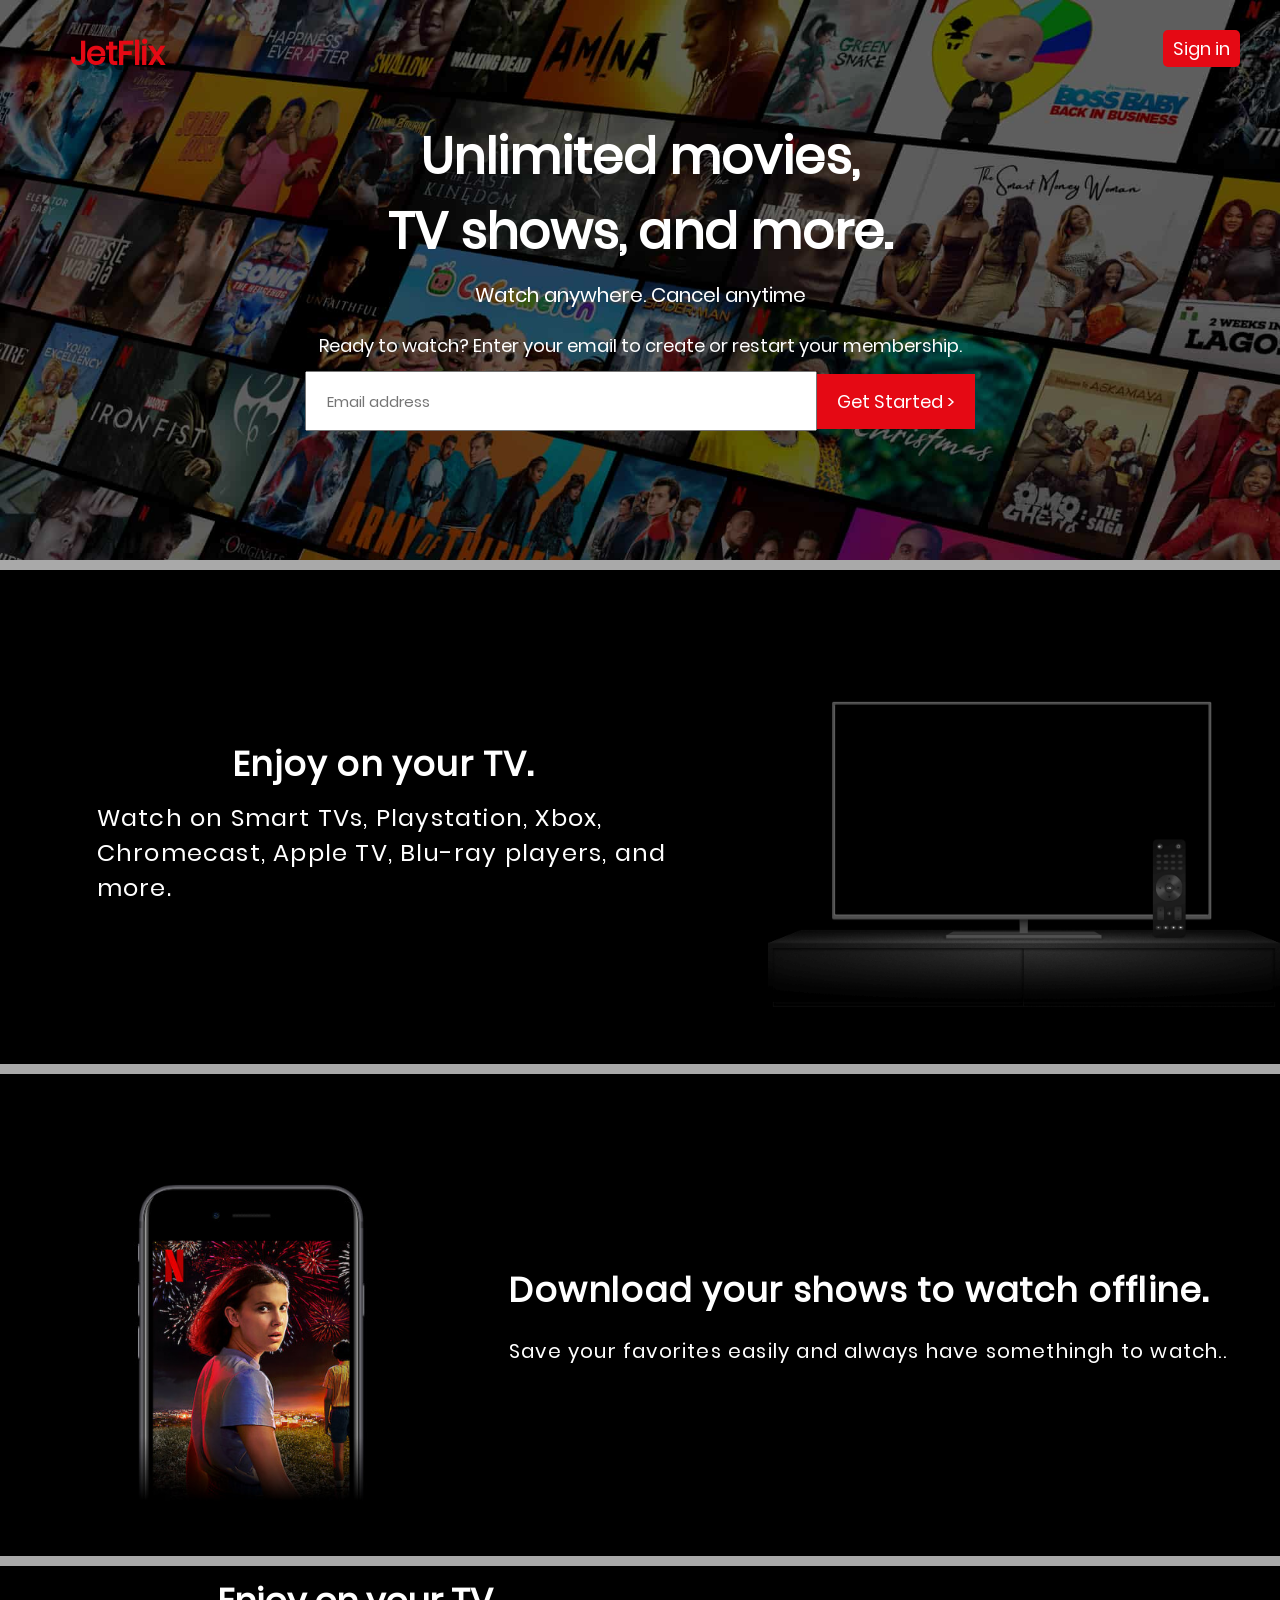
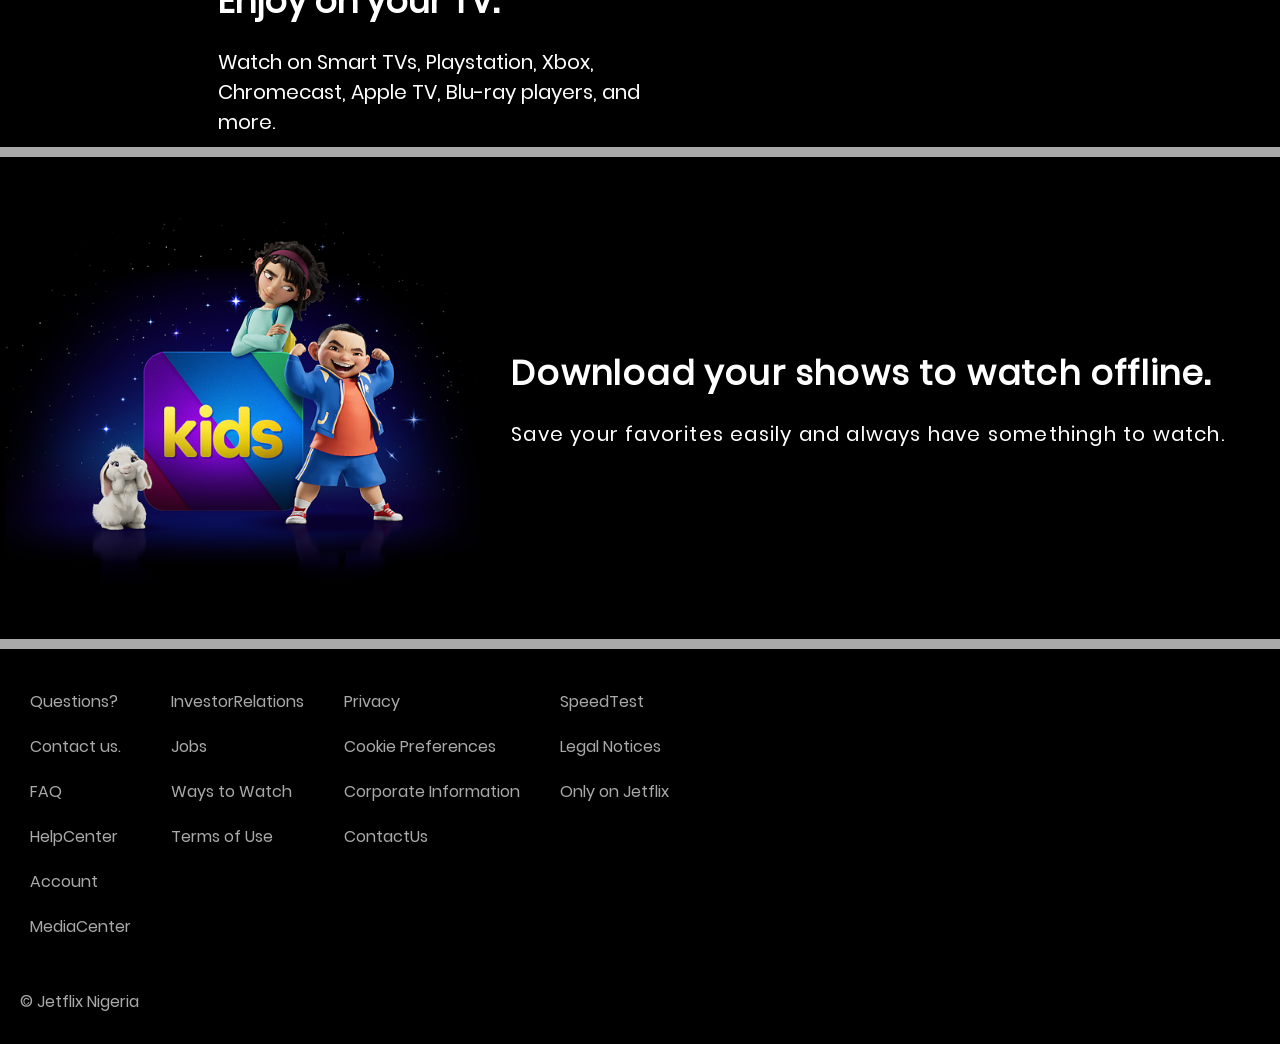
==== index.html @ 15457d3b "changed file names" ====
<!DOCTYPE html>
<html lang="en">
<head>
  <meta charset="utf-8">
  <meta name="viewport" content="width=device-width, initial-scale=1">
  
	<title>Jetflix</title>
	<link rel="icon" href="img/net-flix.ico">
	<link rel="stylesheet" type="text/css" href="stylej.css">
</head>

<header class="header">

	<h1 class="logo zed-index " style="text-shadow: 5px 5px rgba(0,0,0,0.5);color:#e50914;padding-top:30px">JetFlix</h1>

	<a href="https://netflix.com/login" class="sign-up-btn text-sm pd-sm
	bg-red zed-index">Sign in</a>

	<div class="flex header-inner flex-column  zed-index">
		<h1 class="text-xl">Unlimited movies, <br>TV shows, and more.</h1>
		<p class="text-md">Watch anywhere. Cancel anytime</p>
		<p class="text-sm py-md">Ready to watch? Enter your email to create or restart your membership.</p>

		<div class="full-width">
		<input type="text" placeholder="Email address" name="" class="input" >
		<button class="email-button text-sm">Get Started ></button>
	 </div>

	</div>
</header>

<body>

<!--  <section class="box box-a bg-black flex">
	
 	<div class=" flex-row flex-start ">
 		
 		<h1 class="text-lg py-sm">Enjoy on your TV.</h1>
 		<p class="text-md ">Watch on Smart TVs, Playstation, Xbox, Chromecast, Apple TV, Blu-ray players, and more.</p>
		
 	</div>

 	<div>
 	<img src="img/tv.png" class="tv-image">
 	</div>
</div>

 </section>

 -->


 <section class="box box-a bg-black flex">

	<div class="inner-container flex px-md2 justify-space">

		<div class="flex flex-column ">
			<h1 class="text-lg ">Enjoy on your TV.</h1>
	 		<p class="cast">Watch on Smart TVs, Playstation, Xbox, Chromecast, Apple TV, Blu-ray players, and more.</p>
		
		</div>

		<img src="img/tv.png" class="section-image">
		
	</div>
 </section>

  <section class="box box-a bg-black flex">

	<div class="inner-container flex flex-row-reverse px-md1 justify-space">

		<div class="flex flex-column flex-start">
			<h1 class="text-lg ">Download your shows to watch offline.</h1>
	 		<p class="text-md ">Save your favorites easily and always have somethingh to watch..</p>
		
		</div>

		<img src="img/mobile-device.jpg" class="section-image">
		
	</div>
 </section>


<!--  <section class="box box-b bg-black flex">
	<div class="inner-container flex flex-row-reverse px-md1 justify-space">

		<div class="text-box flex-column  flex-start">
			<h1 class="text-lg ">Download your shows to watch offline.</h1>

	 		<p class="text-md ">Save your favorites easily and always have somethingh to watch.</p>
		
		</div>

		<img src="img/mobile-device.jpg" class="section-image">
		
	</div>
 </section> -->

<section class="box bg-black">
	<div class="inner-container flex px-sm justify-space">

		<div class="text-box flex flex-column  flex-start">
			<h1 class="text-lg ">Enjoy on your TV.</h1>
	 		<p class="text-md p-width">Watch on Smart TVs, Playstation, Xbox, Chromecast, Apple TV, Blu-ray players, and more.</p>
		
		</div>

	</div>
</section>

 <section class="box box-b bg-black flex">
	<div class="inner-container flex flex-row-reverse px-md1 justify-space">

		<div class="text-box flex flex-column  flex-start">
			<h1 class="text-lg">Download your shows to watch offline.</h1>

	 		<p class="text-md">Save your favorites easily and always have somethingh to watch.</p>
		
		</div>

		<img src="img/kids-series.png" class="section-image">
		
	</div>
 </section>
   

     

 <footer class="foot bg-black ">

 	<div class="footer-container">
 	<ul class="ul-list">
 		<li><a href="#">Questions? </a></li>
 		<li><a href="">Contact us.</a></li>
 		<li><a href="">FAQ </a></li>
 		<li><a href="">HelpCenter </a></li>
 		<li><a href="">Account </a></li>
 		<li><a href="">MediaCenter </a></li>
 	</ul>

 	<ul class="ul-list">
 		<li class="list-item"><a href="">InvestorRelations</a></li>
 		<li><a href="">Jobs </a></li>
 		<li><a href="">Ways to Watch </a></li>
 		<li><a href=""> Terms of Use </a></li>
 	</ul>

 	<ul class="ul-list">
 		<li><a href="">Privacy</a></li>
 		<li><a href="">Cookie Preferences</a></li>
 		<li><a href="">Corporate Information</a></li>
 		<li><a href=""> ContactUs </a></li>
 	</ul>

 	<ul class="ul-list">
 		<li><a href="">SpeedTest </a></li>
 		<li><a href="">Legal Notices </a></li>
 		<li><a href="">Only on Jetflix</a></li>
 		
 	</ul>
 	</div>

 	<div class="footer-a">
 	<a href="" >&copy; Jetflix Nigeria</a>
	</div>

 </footer>

</body>

</html>
---- stylej.css ----
/*@import url('https://fonts.googleapis.com/css2?family=Poppins:wght@400;600;700&display=swap');
*/
@font-face{
	font-family: Poppins ;
	src:url("./poppins.regular.ttf");
}

*{
	margin:0;
	padding: 0;
	font-family: Poppins,sans-serif;
	box-sizing: border-box;
}


:root{
	--black-color: black;
	--red-color:#e50914;
	--dark-ash:darkgrey;
	--gray-color:grey;
	--white-color:#fff;
}


body{
	background-color: var(--dark-ash)
}

a{
	text-decoration: none;
}

li{
	list-style: none;
}

p{
	text-align: left;
}

.header{
	width:100%;
	background: url(img/header-logo.jpg) ;
	background-size: cover;
	background-repeat: no-repeat;
	height: 560px;

}

.header::after{
	content: "";
	position: absolute;
	background-color: rgba(1,0,1,.5);
	z-index: 1;
	top: 0;
	left:0; 
	width:100%;
	height: 560px;

}

.logo{
	position: absolute;
	width:150px;
	height: 100px;
	top:0px;
	left:70px;


}
.input{
	width:40%;
	height:60px;
	font-size:15px;
	padding-left:20px;
}

.input:focus{
	outline: none;
}

.email-button{
	background-color: var(--red-color);
	padding: 14px 20px;
	font-weight: lighter;

	font-size: 2em;
	border: none;
	text-align: center;
	
}

.email-button:hover{
	opacity: .9;
}


.full-width{
	display: flex;
	justify-content: center;
	align-items: center;
	width: 100%;
	height: 100%;
	
}

.header-inner{
	position: relative;
	top:120px;
}

.cast{
	padding-left:20px;
	color: var(--white-color);
	font-size: 24px;
	width: 80%;
}


/* Buttons */

.sign-up-btn{
	border-radius: 5px;
	position: absolute;
	top:30px;
	right:40px;
	
}

.zed-index{
	z-index: 2;
}

/* Sections */

.box{
	margin: 10px 0;
}

.section-image{
	max-width:40%;
}

/*.justify-space{
	justify-content: space-around;
}
*/

/* Display Flex */

.flex{
	display: flex;
	justify-content: center;
	align-items: center;

	
}

.flex-column{
	flex-direction: column;

}

.flex-row-reverse{
	flex-direction: row-reverse;
	/*padding-left:20px;*/
	
}

.flex-wrap{
	flex-wrap: wrap;
}

.flex-start{
	align-items: flex-start;
}

.flex-inner-a{
	width: 80%;
	margin:50px;
}




/* colors */

.bg-red{
	background-color: var(--red-color)
}

.bg-black{
	background-color: black;
}
.text-grey{
	color:var(--gray-color);
}

.text-red{
	color:red;
}



/* Font sizes */

.text-xl{
	font-size: 50px;
	color:var(--white-color);
	text-align: center;
}

.text-lg{
	font-size: 34px;
	color:var(--white-color);
	text-align: left;
	padding:10px;
}

.text-md{
	font-size: 20px;
	color:var(--white-color);
	padding:10px;
	
}

.text-sm{
	font-size: 18px;
	color:var(--white-color);
	text-align: center;
	 
}



/* Padding */

.py-md{
	padding:12px 0;
}

.py-sm{
	padding:6px 0;
}

.px-md1{
	padding:55px 40px 55px 0;
	letter-spacing: 1.2px;
	
}

.px-md2{
	padding:55px 0 55px 0;
	letter-spacing: 1.2px;
}

.px-sm{
	padding-left: 20px;
}

.pd-sm{
	padding:5px 10px;
}

.p-width{
	max-width:55%;
}






/* Footer */

.footer-container{
	display: flex;
	flex-direction: row;
	justify-content: flex-start;
	flex-wrap: wrap;
	padding:10px 0 40px;


}

.ul-list{
	padding:10px 10px 10px 0 ;
	padding-left: 30px;
}

.ul-list li{
	padding-top: 20px;
}

.ul-list li a{
	color:var(--dark-ash);
}


.footer-a{
	padding: 0 20px 30px 0;
	padding-left: 20px;	
}

.footer-a a{
	color:var(--dark-ash);
}


@media (max-width: 850px){
	.flex-row-reverse{
		flex-direction: column;

	}

	.flex-start{
		justify-content: center;
		align-items: center;
	}

	.text-box{
		max-width: 100%;
	}
	.flex{
		flex-direction: column;
	}

	.section-image{
		max-width: 100%;
		justify-content:center;
	}

	p{
		align-items: center;
	}

	.text-xl{
		justify-content: center;
		align-items: center;
		text-align: center;
		font-size: 35px;

	}

	.text-lg{
		align-items: center;
		justify-content: center;
		width:90%;
		text-align: center;
		font-size: 25px;
	}

	.text-md{
		align-items: center;
		text-align: center;
		justify-content: center;
		font-size: 18px;
		width:90%;
	}
	.text-sm{
		font-size: 13px;
	}

	.p-width{
		max-width: 100%;
	}

	.justify-space{
		justify-content: center;
		align-items: center;
	}

	.logo{
		left:20px;
		top:5px;
	}

	.sign-up-btn{
		right:30px;
		top:42px;

	}

	.px-md1{
		padding:0;
		letter-spacing: 1.2px;
		justify-content: center;
		align-items: center;
	}

	.px-md2{
		padding:0;
		letter-spacing: 1.2px;
		justify-content: center;
		align-items: center;
	}

	.logo{
		width: 20%;
		height: 12%;
	}

	.header{
		height: 110vh;
	}
	.header::after{
		height: 110vh
	}

	.input{
		width:50%;
		height: 50px;
	}
}
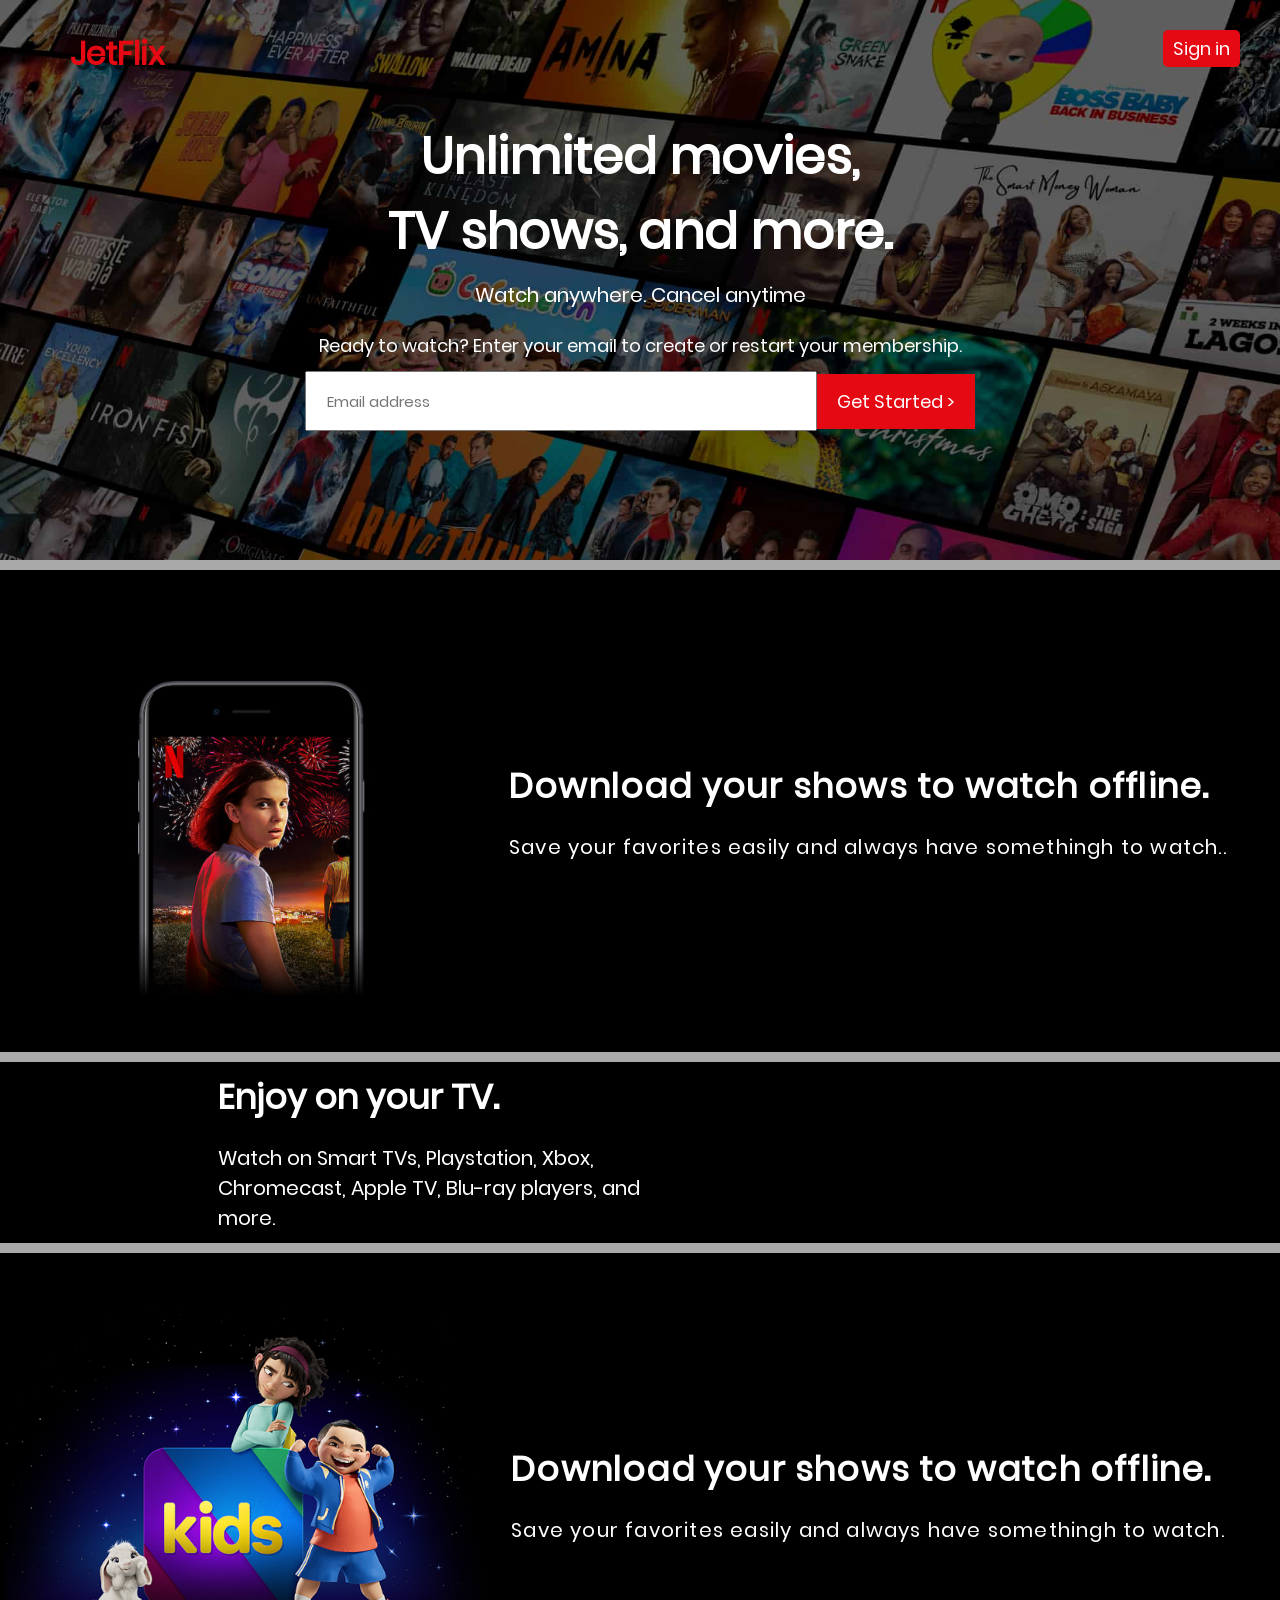
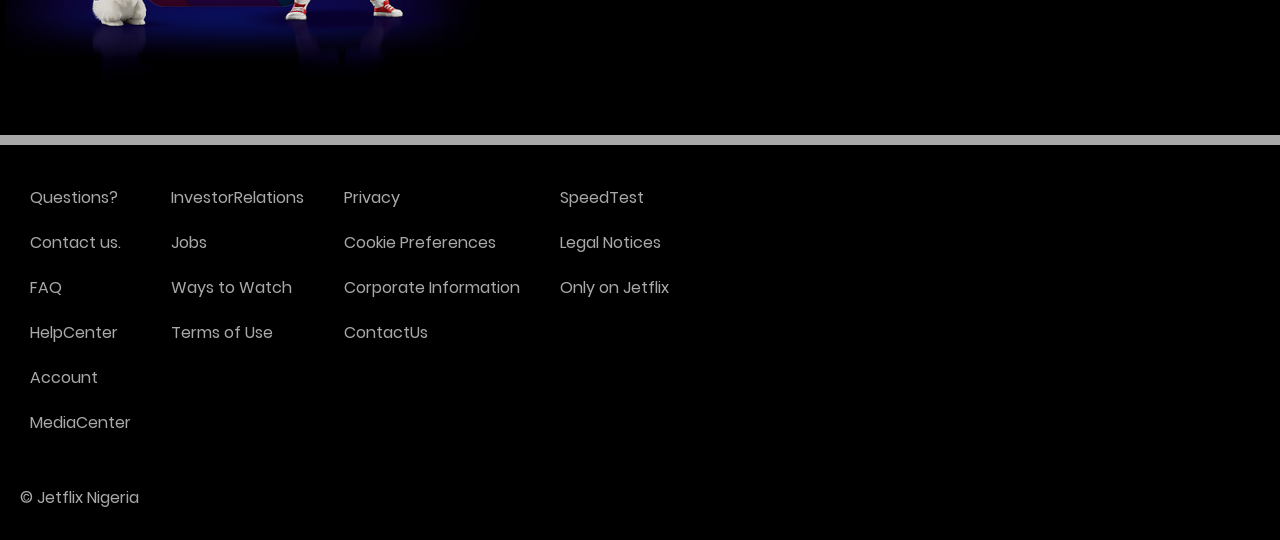
==== commit a5104875: "removed first card" ====
--- a/index.html
+++ b/index.html
@@ -6,7 +6,7 @@
   
 	<title>Jetflix</title>
 	<link rel="icon" href="img/net-flix.ico">
-	<link rel="stylesheet" type="text/css" href="stylej.css">
+	<link rel="stylesheet" type="text/css" href="style.css">
 </head>
 
 <header class="header">
@@ -30,8 +30,8 @@
 </header>
 
 <body>
-
-<!--  <section class="box box-a bg-black flex">
+<!-- 
+ <section class="box box-a bg-black flex">
 	
  	<div class=" flex-row flex-start ">
  		
@@ -50,12 +50,12 @@
  -->
 
 
- <section class="box box-a bg-black flex">
+<!--  <section class="box box-a bg-black flex">
 
 	<div class="inner-container flex px-md2 justify-space">
 
 		<div class="flex flex-column ">
-			<h1 class="text-lg ">Enjoy on your TV.</h1>
+			<h1 class="cast-h">Enjoy on your TV.</h1>
 	 		<p class="cast">Watch on Smart TVs, Playstation, Xbox, Chromecast, Apple TV, Blu-ray players, and more.</p>
 		
 		</div>
@@ -64,7 +64,7 @@
 		
 	</div>
  </section>
-
+ -->
   <section class="box box-a bg-black flex">
 
 	<div class="inner-container flex flex-row-reverse px-md1 justify-space">
--- a/style.css
+++ b/style.css
@@ -0,0 +1,420 @@
+/*@import url('https://fonts.googleapis.com/css2?family=Poppins:wght@400;600;700&display=swap');
+*/
+@font-face{
+	font-family: Poppins ;
+	src:url("./poppins.regular.ttf");
+}
+
+*{
+	margin:0;
+	padding: 0;
+	font-family: Poppins,sans-serif;
+	box-sizing: border-box;
+}
+
+
+:root{
+	--black-color: black;
+	--red-color:#e50914;
+	--dark-ash:darkgrey;
+	--gray-color:grey;
+	--white-color:#fff;
+}
+
+
+body{
+	background-color: var(--dark-ash)
+}
+
+a{
+	text-decoration: none;
+}
+
+li{
+	list-style: none;
+}
+
+p{
+	text-align: left;
+}
+
+.header{
+	width:100%;
+	background: url(img/header-logo.jpg) ;
+	background-size: cover;
+	background-repeat: no-repeat;
+	height: 560px;
+
+}
+
+.header::after{
+	content: "";
+	position: absolute;
+	background-color: rgba(1,0,1,.5);
+	z-index: 1;
+	top: 0;
+	left:0; 
+	width:100%;
+	height: 560px;
+
+}
+
+.logo{
+	position: absolute;
+	width:150px;
+	height: 100px;
+	top:0px;
+	left:70px;
+
+
+}
+.input{
+	width:40%;
+	height:60px;
+	font-size:15px;
+	padding-left:20px;
+}
+
+.input:focus{
+	outline: none;
+}
+
+.email-button{
+	background-color: var(--red-color);
+	padding: 14px 20px;
+	font-weight: lighter;
+
+	font-size: 2em;
+	border: none;
+	text-align: center;
+	
+}
+
+.email-button:hover{
+	opacity: .9;
+}
+
+
+.full-width{
+	display: flex;
+	justify-content: center;
+	align-items: center;
+	width: 100%;
+	height: 100%;
+	
+}
+
+.header-inner{
+	position: relative;
+	top:120px;
+}
+
+.cast{
+	padding-left:20px;
+	color: var(--white-color);
+	font-size: 24px;
+	width: 80%;
+}
+
+
+/* Buttons */
+
+.sign-up-btn{
+	border-radius: 5px;
+	position: absolute;
+	top:30px;
+	right:40px;
+	
+}
+
+.zed-index{
+	z-index: 2;
+}
+
+/* Sections */
+
+.box{
+	margin: 10px 0;
+}
+
+.section-image{
+	max-width:40%;
+}
+
+/*.justify-space{
+	justify-content: space-around;
+}
+*/
+
+/* Display Flex */
+
+.flex{
+	display: flex;
+	justify-content: center;
+	align-items: center;
+
+	
+}
+
+.flex-column{
+	flex-direction: column;
+
+}
+
+.flex-row-reverse{
+	flex-direction: row-reverse;
+	/*padding-left:20px;*/
+	
+}
+
+.flex-wrap{
+	flex-wrap: wrap;
+}
+
+.flex-start{
+	align-items: flex-start;
+}
+
+.flex-inner-a{
+	width: 80%;
+	margin:50px;
+}
+
+
+
+
+/* colors */
+
+.bg-red{
+	background-color: var(--red-color)
+}
+
+.bg-black{
+	background-color: black;
+}
+.text-grey{
+	color:var(--gray-color);
+}
+
+.text-red{
+	color:red;
+}
+
+
+
+/* Font sizes */
+
+.text-xl{
+	font-size: 50px;
+	color:var(--white-color);
+	text-align: center;
+}
+
+.text-lg{
+	font-size: 34px;
+	color:var(--white-color);
+	text-align: left;
+	padding:10px;
+}
+
+.text-md{
+	font-size: 20px;
+	color:var(--white-color);
+	padding:10px;
+	
+}
+
+.text-sm{
+	font-size: 18px;
+	color:var(--white-color);
+	text-align: center;
+	 
+}
+
+
+
+/* Padding */
+
+.py-md{
+	padding:12px 0;
+}
+
+.py-sm{
+	padding:6px 0;
+}
+
+.px-md1{
+	padding:55px 40px 55px 0;
+	letter-spacing: 1.2px;
+	
+}
+
+.px-md2{
+	padding:55px 0 55px 0;
+	letter-spacing: 1.2px;
+}
+
+.px-sm{
+	padding-left: 20px;
+}
+
+.pd-sm{
+	padding:5px 10px;
+}
+
+.p-width{
+	max-width:55%;
+}
+
+
+
+
+
+
+/* Footer */
+
+.footer-container{
+	display: flex;
+	flex-direction: row;
+	justify-content: flex-start;
+	flex-wrap: wrap;
+	padding:10px 0 40px;
+
+
+}
+
+.ul-list{
+	padding:10px 10px 10px 0 ;
+	padding-left: 30px;
+}
+
+.ul-list li{
+	padding-top: 20px;
+}
+
+.ul-list li a{
+	color:var(--dark-ash);
+}
+
+
+.footer-a{
+	padding: 0 20px 30px 0;
+	padding-left: 20px;	
+}
+
+.footer-a a{
+	color:var(--dark-ash);
+}
+
+
+@media (max-width: 850px){
+	.flex-row-reverse{
+		flex-direction: column;
+
+	}
+
+	.flex-start{
+		justify-content: center;
+		align-items: center;
+	}
+
+	.text-box{
+		max-width: 100%;
+	}
+	.flex{
+		flex-direction: column;
+	}
+
+	.section-image{
+		max-width: 100%;
+		justify-content:center;
+	}
+
+	p{
+		align-items: center;
+	}
+
+	.text-xl{
+		justify-content: center;
+		align-items: center;
+		text-align: center;
+		font-size: 35px;
+
+	}
+
+	.text-lg{
+		align-items: center;
+		justify-content: center;
+		width:90%;
+		text-align: center;
+		font-size: 25px;
+	}
+
+	.text-md{
+		align-items: center;
+		text-align: center;
+		justify-content: center;
+		font-size: 18px;
+		width:90%;
+	}
+	.text-sm{
+		font-size: 13px;
+	}
+
+	.p-width{
+		max-width: 100%;
+	}
+
+	.justify-space{
+		justify-content: center;
+		align-items: center;
+	}
+
+	.logo{
+		left:20px;
+		top:5px;
+	}
+
+	.sign-up-btn{
+		right:30px;
+		top:42px;
+
+	}
+
+	.px-md1{
+		padding:0;
+		letter-spacing: 1.2px;
+		justify-content: center;
+		align-items: center;
+	}
+
+	.px-md2{
+		padding:0;
+		letter-spacing: 1.2px;
+		justify-content: center;
+		align-items: center;
+	}
+
+	.logo{
+		width: 20%;
+		height: 12%;
+	}
+
+	.header{
+		height: 110vh;
+	}
+	.header::after{
+		height: 110vh
+	}
+
+	.input{
+		width:50%;
+		height: 50px;
+	}
+}
+
+
+
+
+
+
